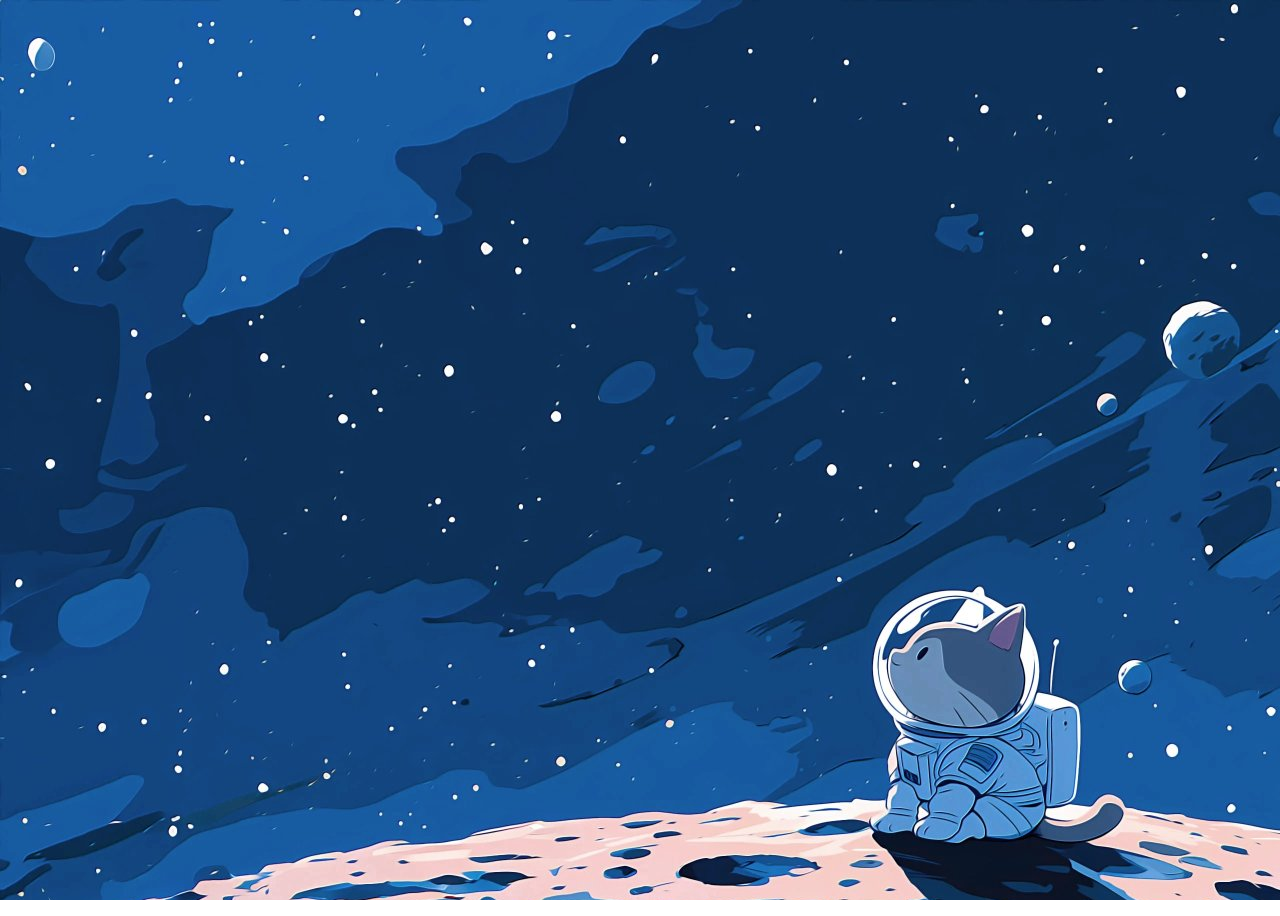
==== agenda.html @ e5980048 "Agregando login" ====
<!DOCTYPE html>
<html lang="en">
<head>
    <meta charset="UTF-8">
    <meta name="viewport" content="width=device-width, initial-scale=1.0">
    <link rel="stylesheet" href="assets/css/style.css">
    <title>Document</title>
</head>
<body>
    
</body>
</html>
---- assets/css/style.css ----
body {
    background-image: url('../img/Fondo.jpg');
    min-height: 100svh;
    background-attachment: fixed;
}

@media (max-width: 790px) {
  body {
    background-position: 50% center;
    background-attachment: fixed;
  }
}

.title{
    margin-top: 15svh;
}
.title h1 {
    font-size: 3rem;
    text-align: center;
    color: white;
    font-family: 'Robot', sans-serif;
    font-weight: 100;
    
}

h2{
    font-size: 2rem;
    text-align: center;
    color: white;
    font-family: 'Robot', sans-serif;
    font-weight: 100;
    margin-top: 2svh;
}

.input-container{
    display: flex;
    flex-direction: column;
    align-items: center;
    margin-top: 5svh;
}

.correo{
    font-size: 1.5rem;
    text-align: center;
    color: white;
    font-family: 'Antont', sans-serif;
    margin-top: 2svh;
    background-color: transparent;
    border:none;
    border-bottom: 2px solid white;
    outline: none;  
}

.contraseña{
    font-size: 1.5rem;
    text-align: center;
    color: white;
    font-family: 'Antont', sans-serif;
    margin-top: 2svh;
    background-color: transparent;
    border:none;
    border-bottom: 2px solid white;
    outline: none;
}

.btn-ingresar{
    display: block;
    margin: 0 auto;
    margin-top: 5svh;
    padding: 10px 20px;
    font-size: 1.5rem;
    color: white;
    background-color: #16375A;
    border: 2px solid white;
    border-radius: 5px;
    cursor: pointer;
    font-family: 'Antont', sans-serif;
}

.btn-registrarse{
    display: block;
    margin: 0 auto;
    margin-top: 2svh;
    padding: 10px 20px;
    font-size: 1.5rem;
    color: white;
    background-color: #16375A;
    border: 2px solid white;
    border-radius: 5px;
    cursor: pointer;
    font-family: 'Antont', sans-serif;
}
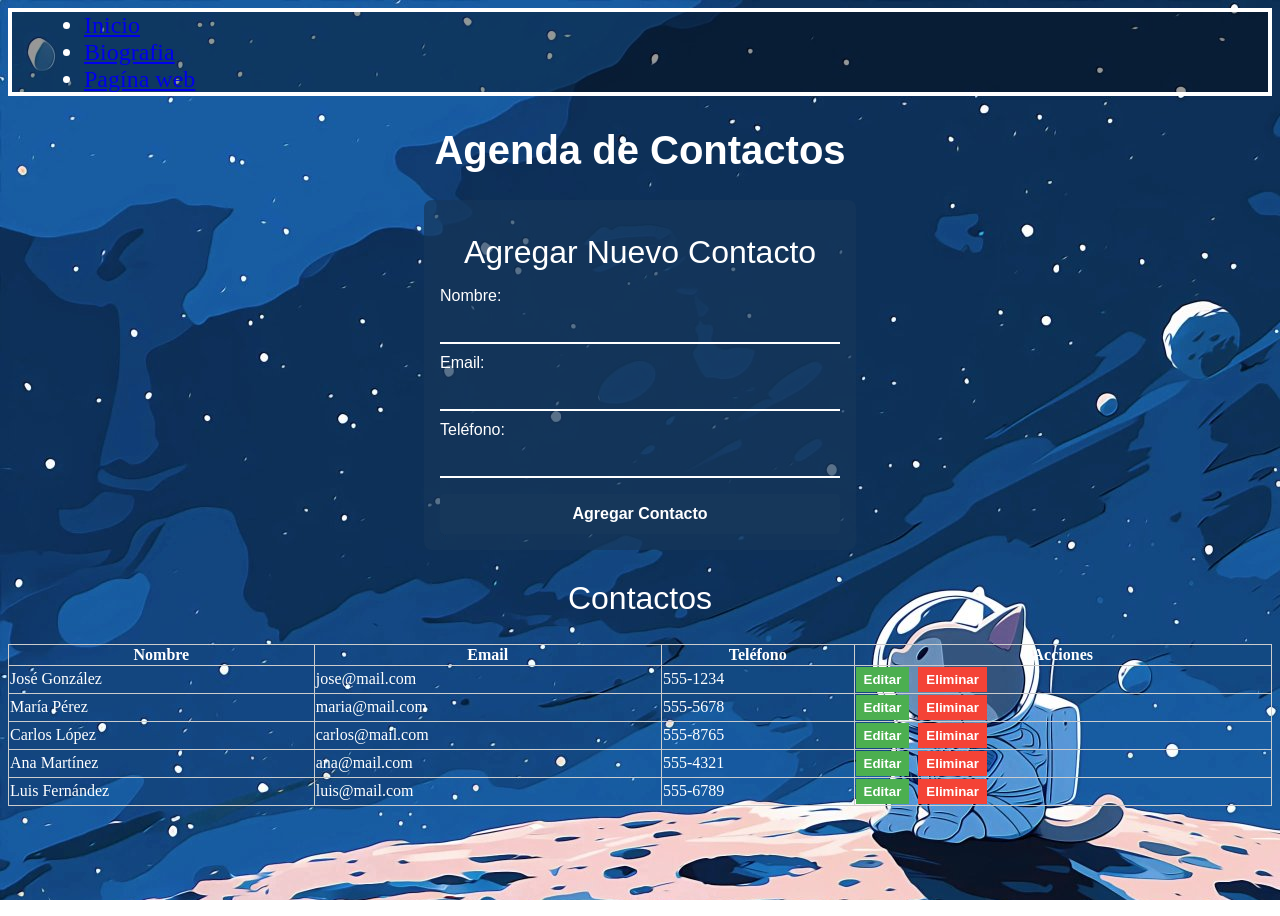
==== commit 1c9dca25: "Agregando archivo de agenda en donde se muestra una tabla de contactos y se puede realizar distintas" ====
--- a/agenda.html
+++ b/agenda.html
@@ -1,12 +1,68 @@
 <!DOCTYPE html>
 <html lang="en">
+
 <head>
     <meta charset="UTF-8">
     <meta name="viewport" content="width=device-width, initial-scale=1.0">
+    <link rel="stylesheet" href="./assets/css/bootstrap.min">
     <link rel="stylesheet" href="assets/css/style.css">
-    <title>Document</title>
+    <title>Agenda web</title>
 </head>
+
 <body>
-    
+    <section class="container-fluid">
+        <nav class="navbar navbar-expand-lg navbar-dark mt-1">
+            <ul class="navbar-nav me-auto mb-2 mb-lg-0">
+                <li class="nav-item">
+                    <a class="nav-link active" aria-current="page" href="index.html">Inicio</a>
+                </li>
+                <li class="nav-item">
+                    <a class="nav-link active" aria-current="page" href="biog.html">Biografia</a>
+                </li>
+                <li class="nav-item">
+                    <a class="nav-link active" aria-current="page" href="kinal.html">Pagína web</a>
+                </li>
+            </ul>
+        </nav>
+    </section>
+
+
+    <header class="title-conteiner">
+        <h1>Agenda de Contactos</h1>
+    </header>
+
+    <section class="agregar" aria-label="Agregar contacto">
+        <h2>Agregar Nuevo Contacto</h2>
+        <form id="formAgregar">
+            <label for="nombre">Nombre:</label>
+            <input type="text" id="nombre" required>
+
+            <label for="email">Email:</label>
+            <input type="email" id="email" required>
+
+            <label for="telefono">Teléfono:</label>
+            <input type="text" id="telefono" required>
+
+            <button type="submit" id="btnAgregar">Agregar Contacto</button>
+        </form>
+    </section>
+
+    <section aria-label="Lista de contactos">
+        <h2>Contactos</h2>
+        <table id="tablaContactos">
+            <thead>
+                <tr>
+                    <th>Nombre</th>
+                    <th>Email</th>
+                    <th>Teléfono</th>
+                    <th>Acciones</th>
+                </tr>
+            </thead>
+            <tbody>
+            </tbody>
+        </table>
+    </section>
 </body>
+<script src="assets/js/agenda.js"></script>
+
 </html>
--- a/assets/css/style.css
+++ b/assets/css/style.css
@@ -90,3 +90,151 @@
     cursor: pointer;
     font-family: 'Antont', sans-serif;
 }
+
+.navbar {
+  font-family: 'Antont, sans-serif;';
+  font-size: x-large;
+  display: flex;
+  justify-content: space-between;
+  align-items: center;
+  padding: 0 2rem;
+  height: 80px;
+  background-color: rgba(0, 0, 0, 0.4);
+  color: white;
+  position: relative;
+  border: 4px solid white;
+}       
+
+.title-conteiner h1 {
+  font-family: 'Anton', sans-serif;
+  color: white;
+  text-align: center;
+  margin-top: 2rem;
+  font-size: 2.5rem;
+}
+
+.agregar {
+  font-family: 'Anton', sans-serif;
+  color: white;
+  max-width: 600px; 
+  margin: 0 auto 2rem auto; 
+  padding: 1rem;
+  background-color: rgba(22, 55, 90, 0.7);
+  border-radius: 8px;
+}
+
+.agregar h2 {
+  text-align: center;
+  font-size: 2rem;
+  margin-bottom: 1rem;
+}
+
+
+.agregar form .form-group {
+  display: flex;
+  align-items: center;
+  margin-bottom: 1rem;
+  gap: 15px;
+}
+
+
+.agregar form label {
+  min-width: 100px; 
+  font-size: 1rem;
+}
+
+
+.agregar form input {
+    
+  flex: 1; 
+  padding: 0.5em;
+  font-size: 1rem;
+  border: none;
+  border-bottom: 2px solid white;
+  background-color: transparent;
+  color: white;
+  outline: none;
+  box-sizing: border-box;
+}
+
+.agregar form button {
+  margin-top: 1rem;
+  padding: 0.7em;
+  font-size: 1rem;
+  width: 100%;
+  border: none;
+  border-radius: 4px;
+  background-color: #16375A;
+  color: white;
+  cursor: pointer;
+  transition: background-color 0.3s;
+}
+
+.agregar form button:hover {
+  background-color: #0f2840;
+}
+
+  .agregar form input {
+    width: 100%;
+  }
+
+
+
+  .agregar {
+  max-width: 400px;
+  margin-bottom: 30px;
+}
+
+.agregar label {
+  display: block;
+  margin-top: 10px;
+}
+
+.agregar input {
+  width: 100%;
+  padding: 5px;
+  margin-top: 3px;
+  border: none;
+  border-bottom: 2px solid #333;
+  outline: none;
+}
+
+.agregar button {
+  margin-top: 15px;
+  padding: 10px;
+  width: 100%;
+  cursor: pointer;
+  background-color: #16375A;
+  color: white;
+  border: none;
+  font-weight: bold;
+}
+
+table {
+  width: 100%;
+  border-collapse: collapse;
+  color: white;
+}
+
+th, td {
+  border: 1px solid #ccc;
+}
+
+button.editar, button.eliminar {
+  padding: 5px 8px;
+  cursor: pointer;
+  margin-right: 5px;
+  font-weight: bold;
+}
+
+button.editar {
+  background-color: #4CAF50;
+  color: white;
+  border: none;
+}
+
+button.eliminar {
+  background-color: #f44336;
+  color: white;
+  border: none;
+}
